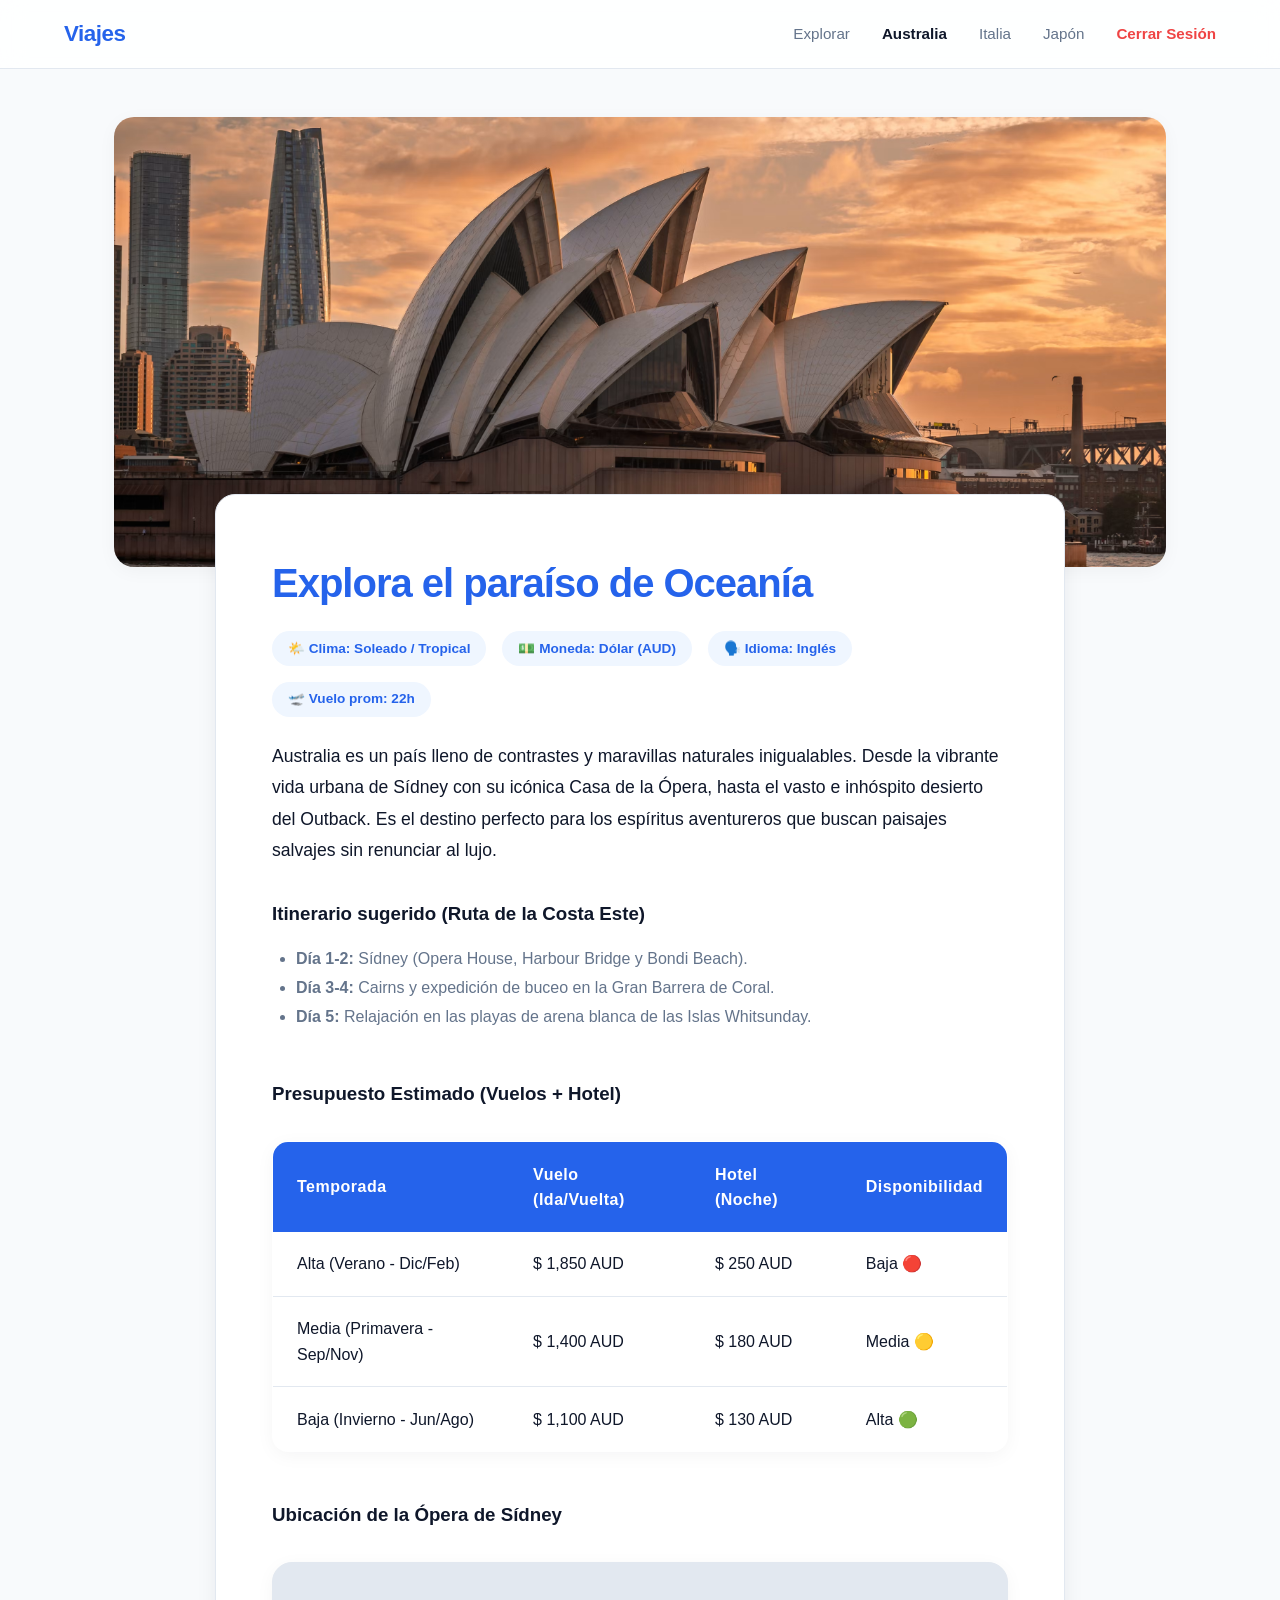
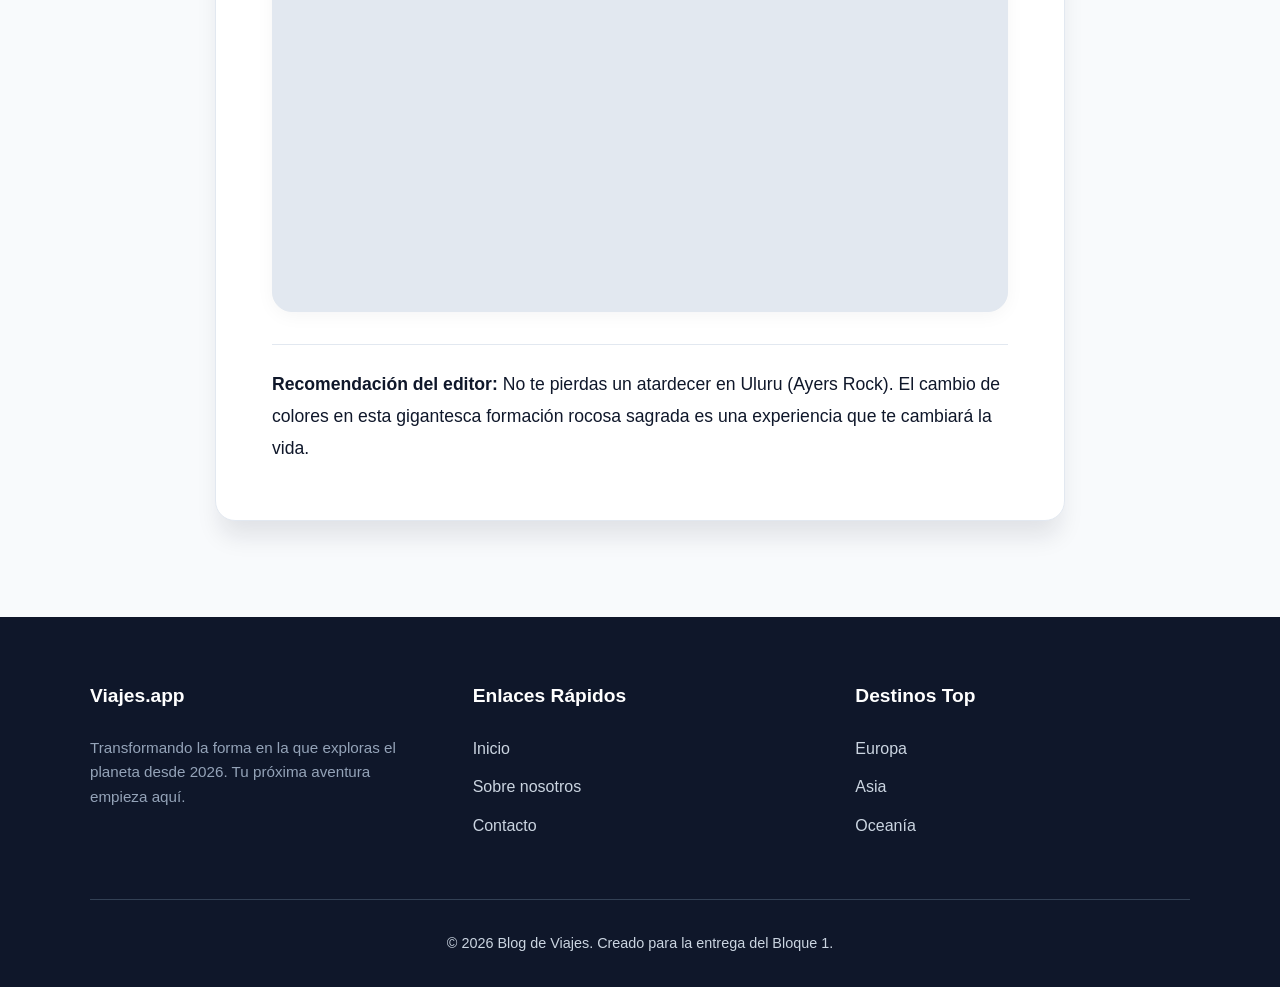
==== australia.html @ 45500e3d "Add files via upload" ====
<!DOCTYPE html>
<html lang="es">
<head>
    <meta charset="UTF-8">
    <meta name="viewport" content="width=device-width, initial-scale=1.0">
    <title>Australia | Viajes</title>
    <link rel="stylesheet" href="assets/css/style.css">
</head>
<body>

    <header>
        <h1>Viajes</h1>
        <nav>
            <ul>
                <li><a href="dashboard.html">Explorar</a></li>
                <!-- Enlace activo -->
                <li><a href="australia.html" style="color: var(--text-main); font-weight: 600;">Australia</a></li>
                <li><a href="italia.html">Italia</a></li>
                <li><a href="japon.html">Japón</a></li>
                <li><a href="index.html" class="nav-logout">Cerrar Sesión</a></li>
            </ul>
        </nav>
    </header>

    <main>
        <!-- Hero con margen cero -->
        <img src="assets/img/australia.jpg" alt="Vista de la Ópera de Sídney" class="hero fade-in" style="margin-bottom: 0;">

        <!-- Tarjeta de contenido superpuesta -->
        <article class="fade-in delay-1" style="background: var(--bg-surface); padding: 3.5rem; border-radius: var(--radius); box-shadow: var(--shadow-hover); max-width: 850px; margin: -80px auto 4rem auto; position: relative; z-index: 10; border: 1px solid var(--border-color);">
            
            <h2 style="font-size: 2.5rem; color: var(--accent); margin-bottom: 1rem; letter-spacing: -1px;">Explora el paraíso de Oceanía</h2>
            
            <!-- Badges informativos -->
            <div class="badges-container">
                <span class="badge">🌤️ Clima: Soleado / Tropical</span>
                <span class="badge">💵 Moneda: Dólar (AUD)</span>
                <span class="badge">🗣️ Idioma: Inglés</span>
                <span class="badge">🛫 Vuelo prom: 22h</span>
            </div>
            
            <p style="font-size: 1.1rem; line-height: 1.8; color: var(--text-main); margin-bottom: 1.5rem;">
                Australia es un país lleno de contrastes y maravillas naturales inigualables. Desde la vibrante vida urbana de Sídney con su icónica Casa de la Ópera, hasta el vasto e inhóspito desierto del Outback. Es el destino perfecto para los espíritus aventureros que buscan paisajes salvajes sin renunciar al lujo.
            </p>
            
            <h3 style="margin: 2rem 0 1rem; color: var(--text-main);">Itinerario sugerido (Ruta de la Costa Este)</h3>
            <ul style="margin-left: 1.5rem; margin-bottom: 2rem; color: var(--text-muted); line-height: 1.8;">
                <li><strong>Día 1-2:</strong> Sídney (Opera House, Harbour Bridge y Bondi Beach).</li>
                <li><strong>Día 3-4:</strong> Cairns y expedición de buceo en la Gran Barrera de Coral.</li>
                <li><strong>Día 5:</strong> Relajación en las playas de arena blanca de las Islas Whitsunday.</li>
            </ul>
            <!-- REQUISITO: Tabla Premium -->
            <h3 style="margin: 3rem 0 1rem; color: var(--text-main);">Presupuesto Estimado (Vuelos + Hotel)</h3>
            <table class="premium-table">
                <thead>
                    <tr>
                        <th>Temporada</th>
                        <th>Vuelo (Ida/Vuelta)</th>
                        <th>Hotel (Noche)</th>
                        <th>Disponibilidad</th>
                    </tr>
                </thead>
                <tbody>
                    <tr>
                        <td>Alta (Verano - Dic/Feb)</td>
                        <td>$ 1,850 AUD</td>
                        <td>$ 250 AUD</td>
                        <td>Baja 🔴</td>
                    </tr>
                    <tr>
                        <td>Media (Primavera - Sep/Nov)</td>
                        <td>$ 1,400 AUD</td>
                        <td>$ 180 AUD</td>
                        <td>Media 🟡</td>
                    </tr>
                    <tr>
                        <td>Baja (Invierno - Jun/Ago)</td>
                        <td>$ 1,100 AUD</td>
                        <td>$ 130 AUD</td>
                        <td>Alta 🟢</td>
                    </tr>
                </tbody>
            </table>

            <!-- Google Maps -->
            <h3 style="margin: 3rem 0 1rem; color: var(--text-main);">Ubicación de la Ópera de Sídney</h3>
            <div class="iframe-container">
                <iframe 
                    src="https://www.google.com/maps/embed?pb=!1m18!1m12!1m3!1d3312.885810214697!2d151.21273571520993!3d-33.856784380659614!2m3!1f0!2f0!3f0!3m2!1i1024!2i768!4f13.1!3m3!1m2!1s0x6b12ae665e892fdd%3A0x3133f8d75a1ac251!2sSydney%20Opera%20House!5e0!3m2!1sen!2sau!4v1680000000000!5m2!1sen!2sau" 
                    allowfullscreen="" 
                    loading="lazy" 
                    referrerpolicy="no-referrer-when-downgrade">
                </iframe>
            </div>

            <p style="font-size: 1.1rem; line-height: 1.8; color: var(--text-main); padding-top: 1.5rem; border-top: 1px solid var(--border-color);">
                <strong>Recomendación del editor:</strong> No te pierdas un atardecer en Uluru (Ayers Rock). El cambio de colores en esta gigantesca formación rocosa sagrada es una experiencia que te cambiará la vida.
            </p>

        </article>
    </main>

    <!-- Footer profesional -->
    <footer>
        <div class="footer-content">
            <div class="footer-col">
                <h4>Viajes.app</h4>
                <p style="color: #94a3b8; font-size: 0.95rem; margin-bottom: 1rem;">Transformando la forma en la que exploras el planeta desde 2026. Tu próxima aventura empieza aquí.</p>
            </div>
            <div class="footer-col">
                <h4>Enlaces Rápidos</h4>
                <ul>
                    <li><a href="dashboard.html">Inicio</a></li>
                    <li><a href="#">Sobre nosotros</a></li>
                    <li><a href="#">Contacto</a></li>
                </ul>
            </div>
            <div class="footer-col">
                <h4>Destinos Top</h4>
                <ul>
                    <li><a href="italia.html">Europa</a></li>
                    <li><a href="japon.html">Asia</a></li>
                    <li><a href="australia.html">Oceanía</a></li>
                </ul>
            </div>
        </div>
        <div class="footer-bottom">
            <p>&copy; 2026 Blog de Viajes. Creado para la entrega del Bloque 1.</p>
        </div>
    </footer>

</body>
</html>
---- assets/css/style.css ----
/* VARIABLES */
:root {
    --bg-body: #f8fafc;
    --bg-surface: #ffffff;
    --text-main: #0f172a;
    --text-muted: #64748b;
    --accent: #2563eb;
    --accent-hover: #1d4ed8;
    --border-color: #e2e8f0;
    --shadow-soft: 0 4px 20px -2px rgba(15, 23, 42, 0.05);
    --shadow-hover: 0 20px 25px -5px rgba(15, 23, 42, 0.1);
    --radius: 20px;
}

* {
    margin: 0;
    padding: 0;
    box-sizing: border-box;
    font-family: -apple-system, BlinkMacSystemFont, "Segoe UI", Roboto, sans-serif;
}

body {
    background-color: var(--bg-body);
    color: var(--text-main);
    line-height: 1.6;
    -webkit-font-smoothing: antialiased;
}

/* ANIMACIONES GLOBALES */
/* Le ponemos esta clase a lo que queramos que aparezca flotando */
.fade-in {
    animation: fadeIn 0.8s ease-out forwards;
    opacity: 0; /* Empieza invisible */
}

/* Retrasamos algunas partes para hacer un efecto "cascada" */
.delay-1 { animation-delay: 0.2s; }
.delay-2 { animation-delay: 0.4s; }

@keyframes fadeIn {
    from {
        opacity: 0;
        transform: translateY(20px);
    }
    to {
        opacity: 1;
        transform: translateY(0);
    }
}

/* HEADER FLOTANTE */
header {
    position: sticky;
    top: 0;
    z-index: 100;
    background: rgba(255, 255, 255, 0.85);
    backdrop-filter: blur(12px);
    border-bottom: 1px solid var(--border-color);
    padding: 1rem 5%;
    display: flex;
    justify-content: space-between;
    align-items: center;
}

header h1 { font-size: 1.4rem; font-weight: 800; color: var(--accent); letter-spacing: -0.5px; }
nav ul { display: flex; gap: 2rem; list-style: none; }
nav a { color: var(--text-muted); text-decoration: none; font-weight: 500; font-size: 0.95rem; transition: color 0.2s; }
nav a:hover { color: var(--text-main); }
.nav-logout { color: #ef4444 !important; font-weight: 600; }

/* COMPONENTES (Botones, Inputs, Badges) */
.input-group { margin-bottom: 1.5rem; }
.input-group label { display: block; margin-bottom: 0.5rem; font-size: 0.85rem; font-weight: 600; }
.input-group input { width: 100%; padding: 1rem; background-color: var(--bg-body); border: 1px solid var(--border-color); border-radius: 12px; font-size: 1rem; outline: none; transition: all 0.2s; }
.input-group input:focus { background-color: var(--bg-surface); border-color: var(--accent); box-shadow: 0 0 0 4px rgba(37, 99, 235, 0.1); }

button { padding: 1.1rem; background-color: var(--accent); color: white; border: none; border-radius: 12px; font-size: 1rem; font-weight: 600; cursor: pointer; transition: all 0.2s; }
button:hover { background-color: var(--accent-hover); }
button:active { transform: scale(0.98); }

/* Píldoras de información para los destinos */
.badges-container {
    display: flex;
    gap: 1rem;
    margin-bottom: 1.5rem;
    flex-wrap: wrap;
}
.badge {
    background-color: #eff6ff; /* Azul clarito */
    color: var(--accent);
    padding: 0.4rem 1rem;
    border-radius: 99px; /* Para que quede ovalado */
    font-size: 0.85rem;
    font-weight: 600;
}

/* ==========================================
   LAYOUTS (Login y Dashboard)
   ========================================== */
.login-wrapper { height: calc(100vh - 70px); display: flex; justify-content: center; align-items: center; padding: 1rem; }
.login-card { background: var(--bg-surface); padding: 3.5rem 3rem; border-radius: var(--radius); box-shadow: var(--shadow-soft); width: 100%; max-width: 440px; border: 1px solid rgba(255, 255, 255, 0.5); }
.login-card h2 { font-size: 2rem; margin-bottom: 0.5rem; font-weight: 700; letter-spacing: -1px; }

.error-msg { background-color: #fef2f2; color: #b91c1c; padding: 1rem; border-radius: 12px; font-size: 0.9rem; margin-bottom: 1.5rem; display: none; border: 1px solid #fecaca; }

main { max-width: 1100px; margin: 3rem auto; padding: 0 1.5rem; }
.hero { width: 100%; height: 450px; object-fit: cover; border-radius: var(--radius); box-shadow: var(--shadow-soft); }

.section-header { margin-top: 4rem; margin-bottom: 2rem; }
.section-header h2 { font-size: 2.2rem; letter-spacing: -1px; }

.destinos-grid { display: grid; grid-template-columns: repeat(auto-fit, minmax(300px, 1fr)); gap: 2.5rem; }
.destino-card { text-decoration: none; color: inherit; display: block; border-radius: var(--radius); overflow: hidden; background: var(--bg-surface); box-shadow: var(--shadow-soft); transition: all 0.3s; }
.destino-card:hover { transform: translateY(-8px); box-shadow: var(--shadow-hover); }
.img-wrapper { width: 100%; height: 260px; overflow: hidden; }
.img-wrapper img { width: 100%; height: 100%; object-fit: cover; transition: transform 0.5s ease; }
.destino-card:hover .img-wrapper img { transform: scale(1.05); }
.destino-info { padding: 1.8rem; }
.destino-info h3 { font-size: 1.4rem; margin-bottom: 0.5rem; }
.destino-info p { color: var(--text-muted); font-size: 0.95rem; }

/* ==========================================
   FOOTER VIP (Nuevo)
   ========================================== */
footer {
    background-color: #0f172a; /* Azul súper oscuro */
    color: #cbd5e1;
    padding: 4rem 1.5rem 2rem;
    margin-top: 6rem;
}

.footer-content {
    max-width: 1100px;
    margin: 0 auto;
    display: grid;
    grid-template-columns: repeat(auto-fit, minmax(250px, 1fr));
    gap: 3rem;
    margin-bottom: 3rem;
}

.footer-col h4 {
    color: white;
    font-size: 1.2rem;
    margin-bottom: 1.5rem;
}

.footer-col ul { list-style: none; }
.footer-col ul li { margin-bottom: 0.8rem; }
.footer-col ul li a { color: #cbd5e1; text-decoration: none; transition: color 0.2s; }
.footer-col ul li a:hover { color: white; }

.footer-bottom {
    max-width: 1100px;
    margin: 0 auto;
    border-top: 1px solid #334155;
    padding-top: 2rem;
    text-align: center;
    font-size: 0.9rem;
}

@keyframes shake {
    0%, 100% { transform: translateX(0); }
    20%, 60% { transform: translateX(-5px); }
    40%, 80% { transform: translateX(5px); }
}

/* ==========================================
   TABLAS Y MULTIMEDIA (Requisitos Rúbrica)
   ========================================== */
.premium-table {
    width: 100%;
    border-collapse: collapse;
    margin: 2rem 0;
    background: var(--bg-surface);
    border-radius: 16px;
    overflow: hidden; /* Para que los bordes redondeados funcionen en la tabla */
    box-shadow: var(--shadow-soft);
    border: 1px solid var(--border-color);
}

.premium-table th {
    background-color: var(--accent);
    color: white;
    padding: 1.2rem 1.5rem;
    text-align: left;
    font-weight: 600;
    letter-spacing: 0.5px;
}

.premium-table td {
    padding: 1.2rem 1.5rem;
    border-bottom: 1px solid var(--border-color);
    color: var(--text-main);
    transition: background-color 0.2s;
}

.premium-table tr:last-child td {
    border-bottom: none;
}

.premium-table tr:hover td {
    background-color: #f1f5f9; /* Efecto hover en las filas */
}

/* Contenedor para el mapa o video incrustado */
.iframe-container {
    width: 100%;
    height: 350px;
    border-radius: var(--radius);
    overflow: hidden;
    box-shadow: var(--shadow-soft);
    margin: 2rem 0;
    border: 1px solid var(--border-color);
    background: #e2e8f0; /* Color de carga */
}

.iframe-container iframe {
    width: 100%;
    height: 100%;
    border: none;
}

/* SECCIONES EXTRA DASHBOARD (Stats, Reviews, Newsletter)*/

/* Bloque de números/estadísticas */
.stats-container {
    display: flex;
    justify-content: space-around;
    flex-wrap: wrap;
    gap: 2rem;
    padding: 3rem 2rem;
    background: var(--bg-surface);
    border-radius: var(--radius);
    box-shadow: var(--shadow-soft);
    margin: 4rem 0;
    border: 1px solid var(--border-color);
}

.stat-item { text-align: center; }
.stat-number { font-size: 2.8rem; font-weight: 800; color: var(--accent); margin-bottom: 0.2rem; line-height: 1; }
.stat-label { color: var(--text-muted); font-weight: 600; text-transform: uppercase; font-size: 0.85rem; letter-spacing: 1px; }

/* Cuadrícula de Testimonios */
.testimonials-grid {
    display: grid;
    grid-template-columns: repeat(auto-fit, minmax(300px, 1fr));
    gap: 2rem;
    margin-bottom: 4rem;
}

.testimonial-card {
    background: var(--bg-surface);
    padding: 2.5rem 2rem;
    border-radius: var(--radius);
    box-shadow: var(--shadow-soft);
    border: 1px solid var(--border-color);
    transition: transform 0.3s;
}

.testimonial-card:hover { transform: translateY(-5px); box-shadow: var(--shadow-hover); }

.testimonial-text { font-style: italic; color: var(--text-main); margin-bottom: 1.5rem; line-height: 1.7; font-size: 1.05rem; }

.testimonial-author { display: flex; align-items: center; gap: 1rem; }
.author-avatar { width: 50px; height: 50px; border-radius: 50%; background-color: #e2e8f0; display: flex; justify-content: center; align-items: center; font-weight: bold; color: var(--text-muted); font-size: 1.2rem; }
.author-info h4 { font-size: 1rem; margin-bottom: 0.1rem; }
.author-info p { font-size: 0.85rem; color: var(--text-muted); }

/* Banner de Newsletter */
.newsletter-section {
    background: linear-gradient(135deg, #0f172a, #1e293b);
    color: white;
    padding: 4rem 2rem;
    border-radius: var(--radius);
    text-align: center;
    margin: 5rem 0 2rem 0;
    box-shadow: var(--shadow-hover);
}

.newsletter-section h2 { margin-bottom: 1rem; font-size: 2.2rem; letter-spacing: -0.5px; color: white; }
.newsletter-section p { color: #cbd5e1; margin-bottom: 2.5rem; max-width: 500px; margin-left: auto; margin-right: auto; font-size: 1.1rem; }

.newsletter-form { display: flex; gap: 1rem; max-width: 500px; margin: 0 auto; }
.newsletter-form input { flex: 1; padding: 1.1rem 1.5rem; border: none; border-radius: 12px; font-size: 1rem; outline: none; }
.newsletter-form button { width: auto; margin-top: 0; padding: 1.1rem 2rem; white-space: nowrap; }

/* Para móviles: el newsletter se apila hacia abajo */
@media (max-width: 600px) {
    .newsletter-form { flex-direction: column; }
    .newsletter-form button { width: 100%; }
}
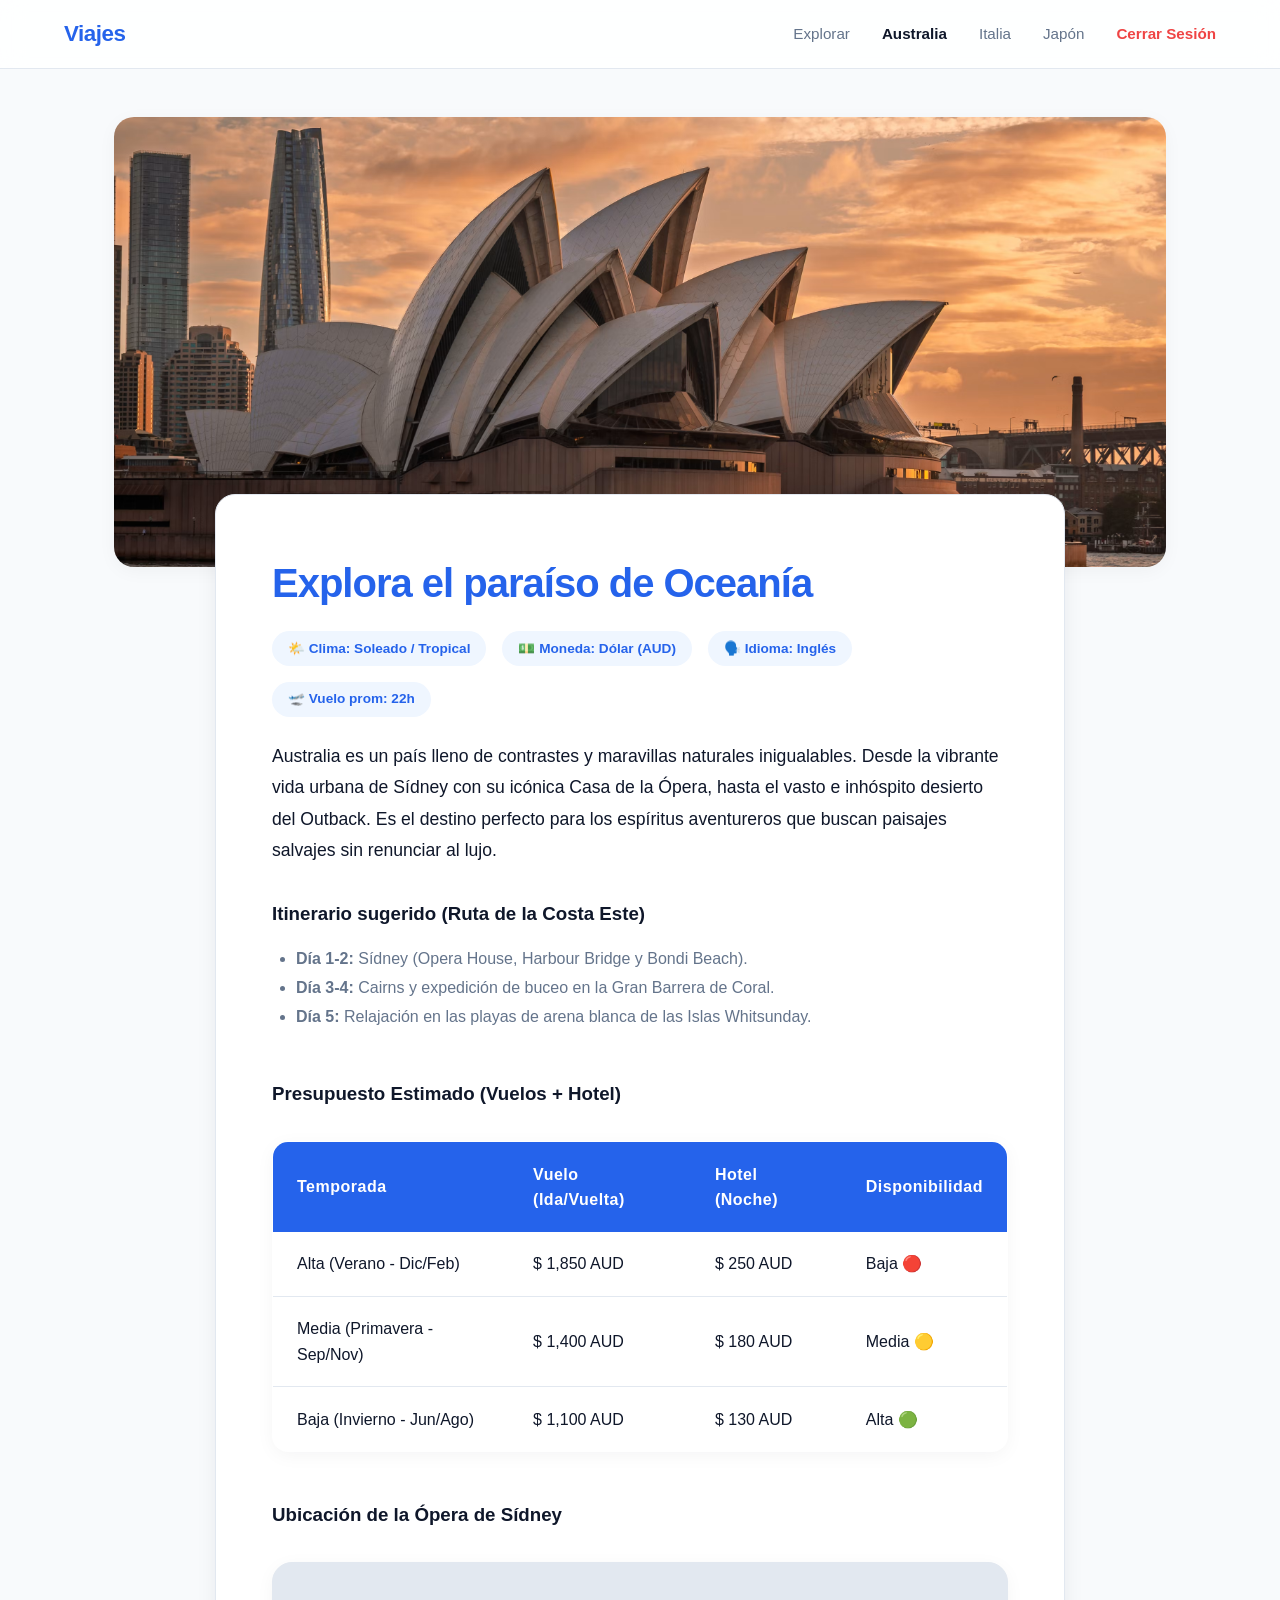
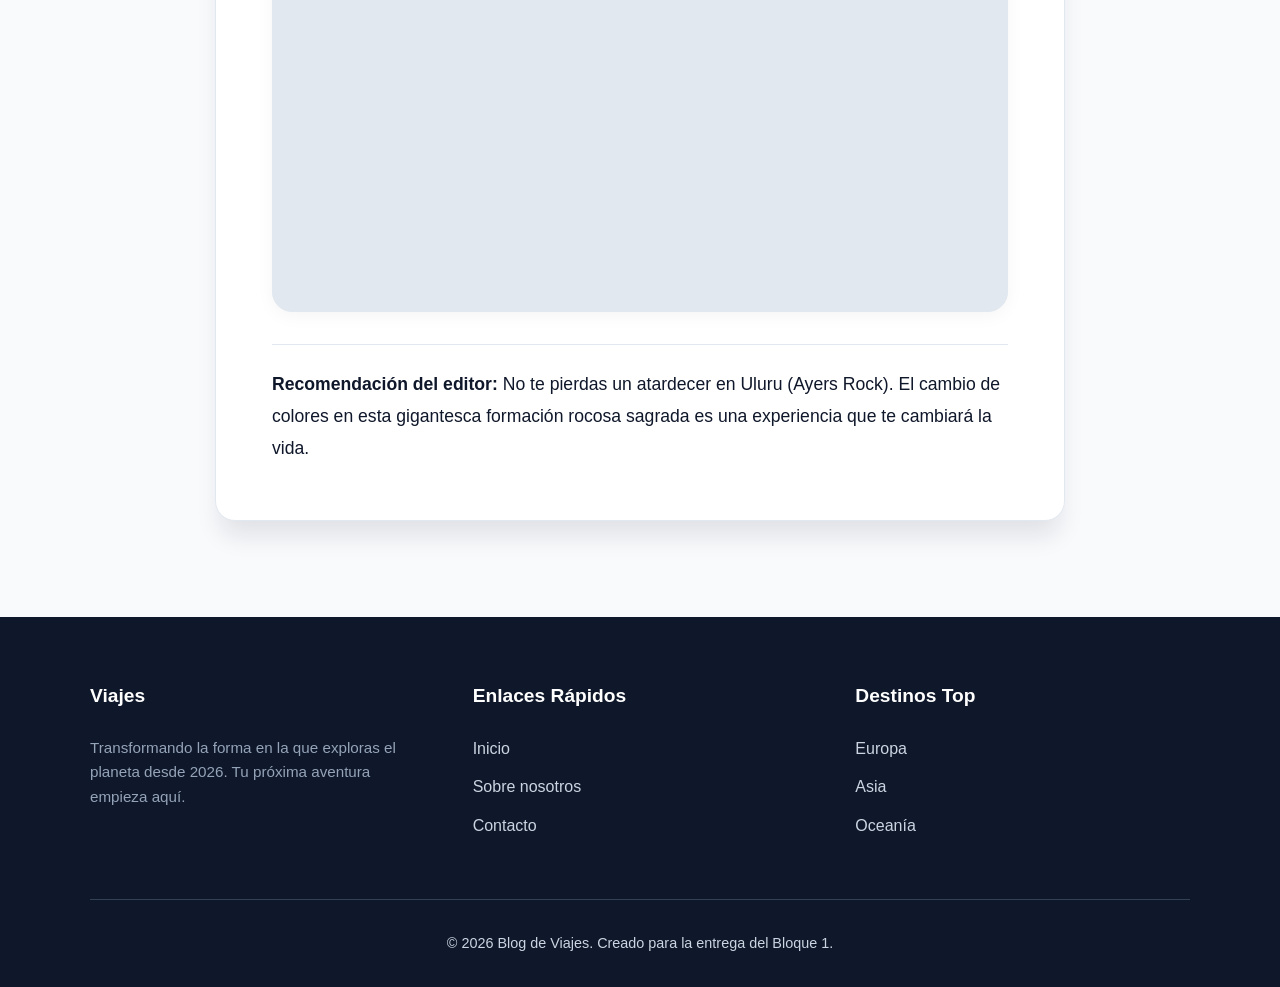
==== commit 97356854: "Fix HTML formatting and ensure proper structure" ====
--- a/australia.html
+++ b/australia.html
@@ -104,7 +104,7 @@
     <footer>
         <div class="footer-content">
             <div class="footer-col">
-                <h4>Viajes.app</h4>
+                <h4>Viajes</h4>
                 <p style="color: #94a3b8; font-size: 0.95rem; margin-bottom: 1rem;">Transformando la forma en la que exploras el planeta desde 2026. Tu próxima aventura empieza aquí.</p>
             </div>
             <div class="footer-col">
@@ -130,4 +130,4 @@
     </footer>
 
 </body>
-</html>+</html>
